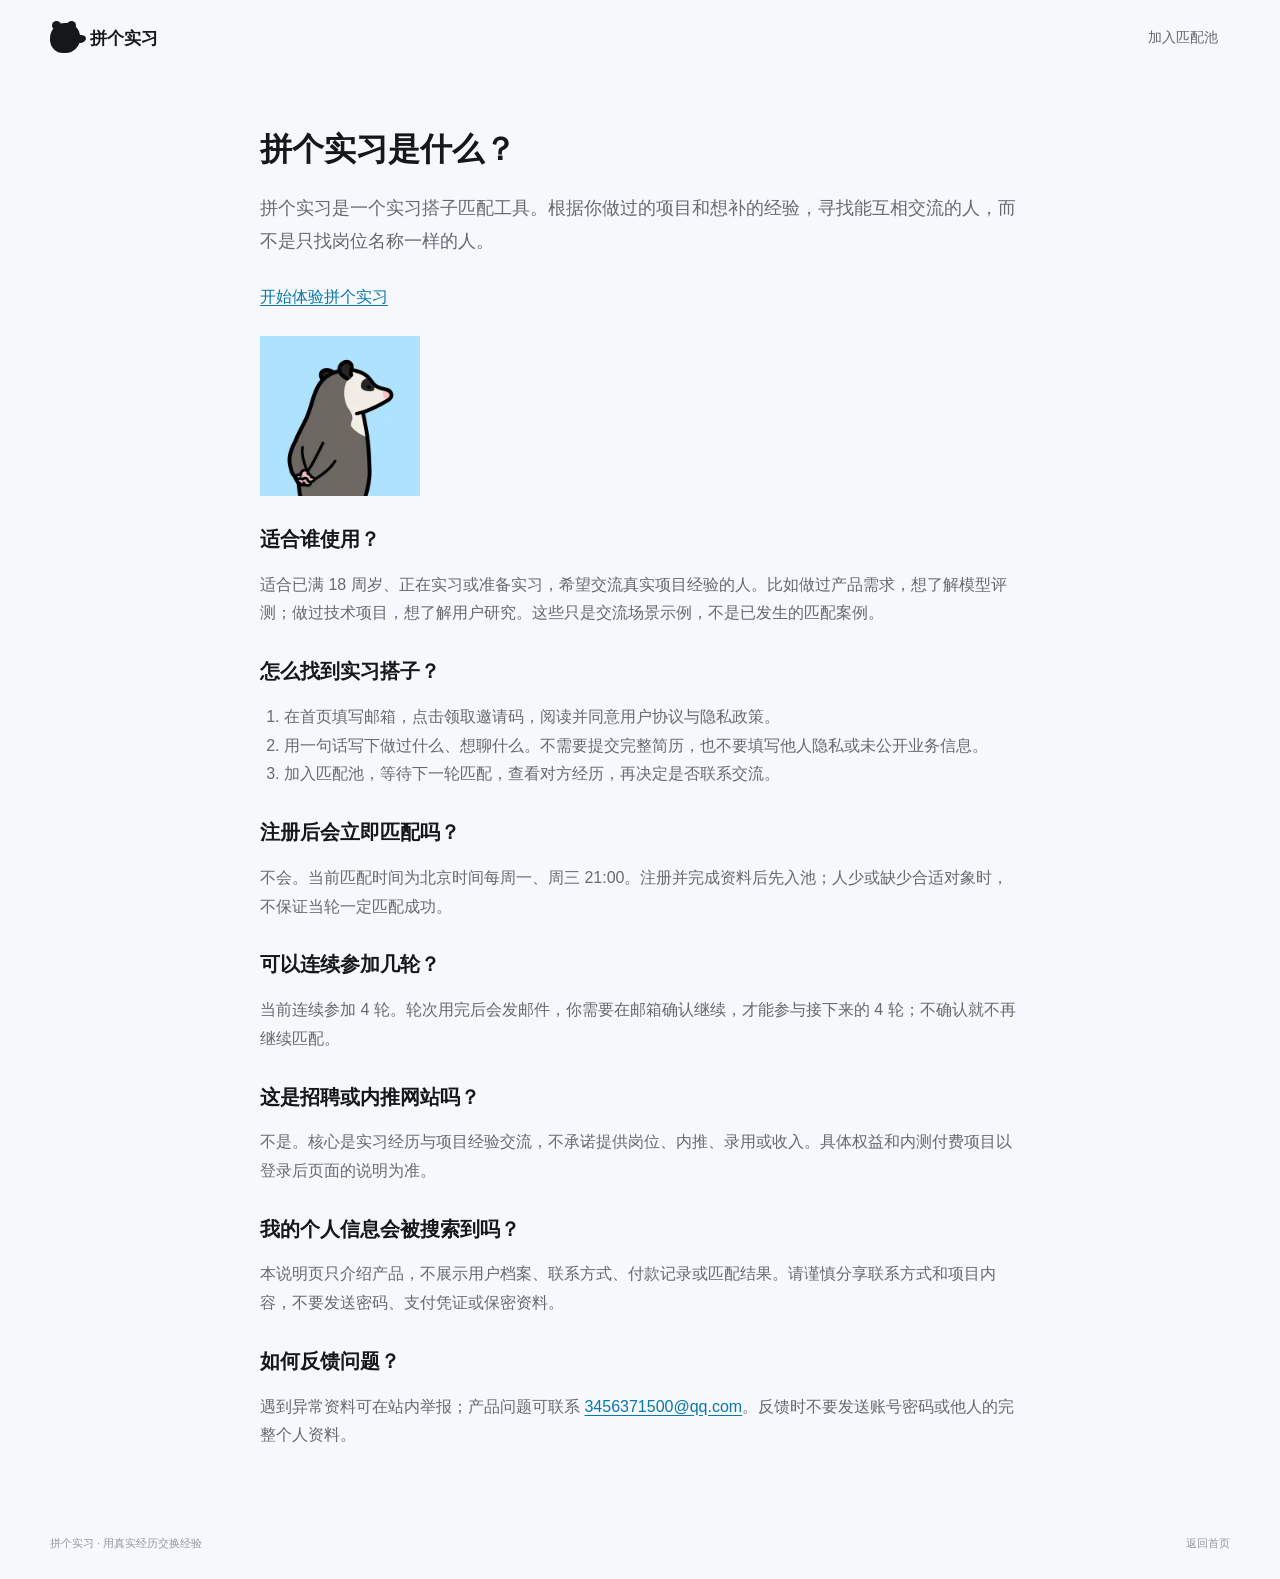
==== about.html @ 1b4e4345 "Add public SEO and GEO foundations with privacy boundaries" ====
<!doctype html>
<html lang="zh-CN">
  <head>
    <meta charset="UTF-8" />
    <meta name="viewport" content="width=device-width, initial-scale=1.0" />
    <meta name="theme-color" content="#f6f8fb" />
    <title>拼个实习是什么？实习搭子匹配流程与常见问题</title>
    <meta name="description" content="了解拼个实习适合谁、如何寻找实习搭子、何时匹配，以及参与轮次和隐私注意事项。用真实项目经历交换经验，不保证匹配或录用。" />
    <meta name="robots" content="index,follow,max-image-preview:large" />
    <link rel="canonical" href="https://shixi.seu-link.fit/about" />
    <meta property="og:type" content="website" />
    <meta property="og:locale" content="zh_CN" />
    <meta property="og:site_name" content="拼个实习" />
    <meta property="og:title" content="拼个实习是什么？实习搭子匹配流程与常见问题" />
    <meta property="og:description" content="用真实项目经历，找能互相交换经验的实习搭子。" />
    <meta property="og:url" content="https://shixi.seu-link.fit/about" />
    <meta property="og:image" content="https://shixi.seu-link.fit/assets/pingo-mascot.webp" />
    <link rel="icon" href="/assets/pingo-mascot.webp" />
    <link rel="stylesheet" href="/styles.css?v=20261004.seo1" />
  </head>
  <body>
    <div class="site-shell">
      <header class="topbar">
        <a class="brand guide-link" href="/" aria-label="拼个实习首页">
          <span class="brand-mark" aria-hidden="true"><span></span><span></span></span>
          <span>拼个实习</span>
        </a>
        <a class="text-button guide-link" href="/">加入匹配池</a>
      </header>
      <main class="product-guide" itemscope itemtype="https://schema.org/WebApplication">
        <h1><span itemprop="name">拼个实习</span>是什么？</h1>
        <p class="guide-summary" itemprop="description">拼个实习是一个实习搭子匹配工具。根据你做过的项目和想补的经验，寻找能互相交流的人，而不是只找岗位名称一样的人。</p>
        <a class="guide-entry" itemprop="url" href="https://shixi.seu-link.fit/">开始体验拼个实习</a>
        <img class="guide-mascot" itemprop="image" src="/assets/pingo-mascot.webp" alt="拼个实习吉祥物" width="160" height="160" />
        <section>
          <h2>适合谁使用？</h2>
          <p>适合已满 18 周岁、正在实习或准备实习，希望交流真实项目经验的人。比如做过产品需求，想了解模型评测；做过技术项目，想了解用户研究。这些只是交流场景示例，不是已发生的匹配案例。</p>
        </section>
        <section>
          <h2>怎么找到实习搭子？</h2>
          <ol>
            <li>在首页填写邮箱，点击领取邀请码，阅读并同意用户协议与隐私政策。</li>
            <li>用一句话写下做过什么、想聊什么。不需要提交完整简历，也不要填写他人隐私或未公开业务信息。</li>
            <li>加入匹配池，等待下一轮匹配，查看对方经历，再决定是否联系交流。</li>
          </ol>
        </section>
        <section>
          <h2>注册后会立即匹配吗？</h2>
          <p>不会。当前匹配时间为北京时间每周一、周三 21:00。注册并完成资料后先入池；人少或缺少合适对象时，不保证当轮一定匹配成功。</p>
          <h2>可以连续参加几轮？</h2>
          <p>当前连续参加 4 轮。轮次用完后会发邮件，你需要在邮箱确认继续，才能参与接下来的 4 轮；不确认就不再继续匹配。</p>
          <h2>这是招聘或内推网站吗？</h2>
          <p>不是。核心是实习经历与项目经验交流，不承诺提供岗位、内推、录用或收入。具体权益和内测付费项目以登录后页面的说明为准。</p>
          <h2>我的个人信息会被搜索到吗？</h2>
          <p>本说明页只介绍产品，不展示用户档案、联系方式、付款记录或匹配结果。请谨慎分享联系方式和项目内容，不要发送密码、支付凭证或保密资料。</p>
          <h2>如何反馈问题？</h2>
          <p>遇到异常资料可在站内举报；产品问题可联系 <a href="mailto:3456371500@qq.com">3456371500@qq.com</a>。反馈时不要发送账号密码或他人的完整个人资料。</p>
        </section>
      </main>
      <footer>
        <span>拼个实习 · 用真实经历交换经验</span>
        <a href="/">返回首页</a>
      </footer>
    </div>
  </body>
</html>
---- styles.css ----
:root {
  --ink: #161719;
  --muted: #656a72;
  --faint: #9298a1;
  --surface: #f6f8fb;
  --white: #ffffff;
  --line: #e4e8ee;
  --blue: #a9dcf7;
  --blue-strong: #1598db;
  --coral: #ff6f70;
  --green: #41a871;
  --shadow: 0 18px 50px rgba(31, 45, 61, 0.1);
  --ease-out: cubic-bezier(0.16, 1, 0.3, 1);
}

* { box-sizing: border-box; }

html { scroll-behavior: smooth; }

body {
  margin: 0;
  min-width: 320px;
  color: var(--ink);
  background: var(--surface);
  font-family: -apple-system, BlinkMacSystemFont, "SF Pro Display", "PingFang SC", "Microsoft YaHei", sans-serif;
  letter-spacing: 0;
  -webkit-font-smoothing: antialiased;
}

button, input { font: inherit; letter-spacing: 0; }
button { color: inherit; }
button, .match-card { -webkit-tap-highlight-color: transparent; }
button:active { transform: scale(0.975); }
button:focus-visible, input:focus-visible { outline: 3px solid rgba(21, 152, 219, 0.28); outline-offset: 3px; }
::selection { color: #08131a; background: var(--blue); }

.is-hidden { display: none !important; }
.site-shell { min-height: 100vh; display: flex; flex-direction: column; position: relative; z-index: 0; }
.guide-link { text-decoration: none; color: var(--ink); }
.product-guide { width: min(760px, calc(100% - 32px)); margin: 32px auto 48px; line-height: 1.8; overflow-wrap: anywhere; }
.product-guide h1 { font-size: 32px; line-height: 1.3; letter-spacing: 0; }
.product-guide h2 { font-size: 20px; line-height: 1.5; margin-top: 28px; letter-spacing: 0; }
.product-guide p, .product-guide li { color: var(--muted); }
.product-guide ol { padding-left: 24px; }
.product-guide a { color: #0877ae; text-underline-offset: 3px; }
.guide-summary { font-size: 18px; }
.guide-entry { display: inline-block; margin: 8px 0; }
.guide-mascot { display: block; object-fit: contain; margin-top: 16px; }
.footer-links { flex-wrap: wrap; }

.topbar {
  width: min(1180px, calc(100% - 48px));
  height: 76px;
  margin: 0 auto;
  display: flex;
  align-items: center;
  justify-content: space-between;
}

.brand, .text-button, .avatar-button, footer button, .close-button, .demo-unlock {
  border: 0;
  background: none;
  cursor: pointer;
}

.brand { display: flex; align-items: center; gap: 10px; padding: 8px 0; font-size: 17px; font-weight: 700; }
.brand-mark { width: 30px; height: 30px; position: relative; display: inline-block; background: var(--ink); border-radius: 50% 45% 48% 44%; }
.brand-mark::after { content: ""; position: absolute; width: 12px; height: 8px; right: -6px; top: 12px; border-radius: 60% 100% 100% 60%; background: var(--ink); transform: rotate(-8deg); }
.brand-mark span:first-child, .brand-mark span:last-child { position: absolute; width: 9px; height: 9px; border-radius: 50%; background: var(--ink); top: -2px; }
.brand-mark span:first-child { left: 2px; }
.brand-mark span:last-child { right: 4px; }
.top-actions { display: flex; align-items: center; gap: 12px; }
.text-button { padding: 9px 12px; color: var(--muted); font-size: 14px; }
.text-button:hover { color: var(--ink); }
.avatar-button { width: 34px; height: 34px; border-radius: 50%; background: var(--ink); color: white; font-weight: 700; }

main { flex: 1; }
.login-view { width: min(1180px, calc(100% - 48px)); min-height: calc(100vh - 144px); margin: 0 auto; display: grid; grid-template-columns: 0.92fr 1.08fr; align-items: center; gap: 64px; padding: 40px 0 86px; }
.login-copy { padding-left: clamp(0px, 3vw, 42px); }
.login-copy h1 { max-width: 620px; margin: 0; font-size: clamp(48px, 6.3vw, 84px); line-height: 0.99; letter-spacing: -0.04em; font-weight: 750; }
.login-copy > p { max-width: 460px; margin: 28px 0 0; color: var(--muted); font-size: 18px; line-height: 1.7; }
.pool-rally {
  max-width: 460px;
  margin: 22px 0 0;
  padding: 14px 16px;
  border-radius: 14px;
  background: #e7f5fd;
  color: #0b6ea8;
  font-size: 16px;
  line-height: 1.5;
  font-weight: 650;
}
.pool-rally strong { color: var(--ink); font-size: 22px; letter-spacing: -0.04em; }
.pool-countdown { max-width: 460px; margin: 18px 0 0; color: var(--ink); font-size: 15px; font-weight: 700; letter-spacing: -0.02em; }
.match-logic {
  max-width: 460px;
  margin: 22px 0 0;
  padding: 0;
  list-style: none;
  counter-reset: logic;
}
.match-logic li {
  position: relative;
  margin: 0;
  padding: 11px 0 11px 36px;
  border-top: 1px solid var(--line);
  color: var(--muted);
  font-size: 15px;
  line-height: 1.5;
  counter-increment: logic;
}
.match-logic li:first-child { border-top: 0; padding-top: 0; }
.match-logic li::before {
  content: counter(logic);
  position: absolute;
  left: 0;
  top: 11px;
  width: 22px;
  height: 22px;
  display: grid;
  place-items: center;
  border-radius: 50%;
  background: var(--ink);
  color: white;
  font-size: 11px;
  font-weight: 700;
}
.match-logic li:first-child::before { top: 0; }
.match-logic strong { color: var(--ink); font-weight: 700; margin-right: 6px; }

.login-stage { min-height: 620px; position: relative; display: flex; align-items: flex-end; justify-content: center; overflow: hidden; border-radius: 28px; background: var(--blue); }
.mascot-wrap { position: absolute; inset: 0; }
.mascot-wrap img { width: 100%; height: 100%; object-fit: cover; image-rendering: auto; }
.mascot-wrap::after { content: ""; position: absolute; inset: 42% 0 0; background: linear-gradient(to bottom, rgba(169, 220, 247, 0), rgba(169, 220, 247, 0.88) 64%, var(--blue)); }
.float-note { position: absolute; z-index: 2; padding: 9px 13px; background: rgba(255,255,255,.92); border-radius: 10px; box-shadow: 0 10px 28px rgba(35,58,75,.12); font-size: 12px; font-weight: 650; }
.note-one { top: 10%; left: 7%; transform: rotate(-3deg); }
.note-two { top: 24%; right: 6%; transform: rotate(3deg); }
.login-panel { width: min(420px, calc(100% - 40px)); position: relative; z-index: 3; margin-bottom: 22px; padding: 28px; border-radius: 16px; background: var(--white); box-shadow: 0 24px 70px rgba(44,63,76,.18); }
.login-heading { margin-bottom: 22px; }
.login-heading h2 { margin: 0 0 6px; font-size: 25px; line-height: 1.2; letter-spacing: -0.025em; }
.login-heading p, .privacy-note { margin: 0; color: var(--muted); font-size: 13px; }
.login-panel label { display: block; margin: 15px 0 7px; color: #444951; font-size: 13px; font-weight: 600; }
.login-panel label span { color: var(--faint); font-weight: 400; }
.input-wrap { position: relative; }
.input-wrap input { padding-right: 38px; }
.input-status { position: absolute; right: 15px; top: 50%; width: 8px; height: 8px; border-radius: 50%; transform: translateY(-50%); }
input { width: 100%; height: 48px; border: 1px solid #d9dee5; border-radius: 10px; background: rgba(255,255,255,.8); padding: 0 14px; color: var(--ink); transition: border-color 180ms ease, box-shadow 180ms ease; }
input::placeholder { color: #9ba1aa; }
input:focus { border-color: var(--blue-strong); box-shadow: 0 0 0 4px rgba(21, 152, 219, .08); outline: 0; }
.form-error { min-height: 20px; margin: 6px 0 2px; color: #d93d45; font-size: 12px; }
.primary-button { min-height: 49px; width: 100%; padding: 0 16px; border: 0; border-radius: 10px; display: flex; align-items: center; justify-content: space-between; cursor: pointer; background: var(--ink); color: var(--white); font-weight: 650; transition: transform 110ms ease, background 180ms ease; }
.primary-button:hover { background: #2b2d30; }
.arrow { font-size: 20px; font-weight: 400; }
.privacy-note { margin-top: 13px; text-align: center; font-size: 11px; }
.primary-button:disabled { opacity: .55; cursor: default; transform: none; }
.chip-label { margin: 18px 0 10px; color: #444951; font-size: 13px; font-weight: 600; }
.chip-label span { color: var(--faint); font-weight: 400; }
.quota-bar {
  margin: 0 0 18px;
  padding: 12px 16px;
  display: flex;
  flex-wrap: wrap;
  gap: 10px 18px;
  align-items: center;
  border-radius: 12px;
  background: white;
  box-shadow: 0 10px 28px rgba(39, 53, 69, .05);
  color: var(--muted);
  font-size: 13px;
}
.quota-bar strong { color: var(--ink); }
.quota-bar button { margin-left: auto; }
.pinpin-entry { font-weight: 650; color: var(--blue-strong); }
.hint-row { display: flex; gap: 8px; flex-wrap: wrap; margin: 10px 0 0; }
.hint-chip { padding: 4px 8px; border-radius: 999px; background: #eef7fc; color: #26739c; font-size: 11px; font-weight: 650; }
.boost-badge { margin-left: 6px; padding: 2px 7px; border-radius: 999px; background: #fff1e8; color: #c45a12; font-size: 10px; font-weight: 750; }
.match-deck.has-five { grid-template-columns: 1.35fr 1fr 1fr; }
.match-deck.has-five .match-card.is-active { grid-row: span 2; }
.pro-filters { display: grid; grid-template-columns: repeat(3, minmax(0, 1fr)); gap: 10px; margin: 0 0 14px; }
.pro-filters label { display: grid; gap: 6px; color: #5f6570; font-size: 11px; font-weight: 650; }
.pro-filters select { height: 40px; border: 1px solid #dfe4e9; border-radius: 10px; background: white; padding: 0 10px; color: var(--ink); }
.pro-filters.is-locked { position: relative; }
.pro-filters.is-locked::after {
  content: "拼拼卡可组合筛选城市、年级、专业";
  position: absolute;
  inset: 0;
  display: grid;
  place-items: center;
  border-radius: 12px;
  background: rgba(246, 248, 251, .72);
  color: #3e667c;
  font-size: 12px;
  font-weight: 650;
  cursor: pointer;
}
.same-city-row { display: flex; align-items: center; gap: 8px; margin: 16px 0 8px; color: #444951; font-size: 13px; font-weight: 600; }
.same-city-row input { width: 16px; height: 16px; }
.remember-row { display: flex; align-items: center; gap: 8px; margin: 14px 0 4px; color: #444951; font-size: 13px; font-weight: 600; }
.remember-row input { width: 16px; height: 16px; }
.pinpin-table { width: 100%; margin: 16px 0; border-collapse: collapse; font-size: 13px; }
.pinpin-table th, .pinpin-table td { padding: 10px 8px; border-bottom: 1px solid var(--line); text-align: left; }
.pinpin-table th { color: var(--faint); font-size: 11px; font-weight: 650; }
.pinpin-note { font-size: 12px !important; }
.manual-payment { margin-top: 18px; padding-top: 18px; border-top: 1px solid var(--line); text-align: center; }
.manual-payment-amount { margin-bottom: 10px; color: var(--ink); font-size: 28px; font-weight: 750; }
.payment-qr { display: block; width: 180px; height: 180px; margin: 0 auto 12px; object-fit: contain; border: 1px solid var(--line); border-radius: 8px; background: white; }
.payment-order-code { margin: 12px 0; color: var(--muted); font-size: 12px; }
.payment-order-code strong { color: var(--ink); }
.payment-nickname-label { display: block; margin: 14px 0 7px; text-align: left; color: #444951; font-size: 12px; font-weight: 650; }
.manual-payment input { width: 100%; height: 44px; box-sizing: border-box; border: 1px solid var(--line); border-radius: 8px; padding: 0 12px; color: var(--ink); font: inherit; }
.manual-payment .primary-button { width: 100%; margin-top: 10px; }
.free-explore-button { width: 100%; margin: 2px 0 6px; color: var(--blue-strong); }
.review-view { width: min(840px, calc(100% - 48px)); margin: 0 auto; padding: 72px 0 96px; }
.review-heading { display: flex; align-items: start; justify-content: space-between; gap: 24px; margin-bottom: 28px; }
.review-heading h1 { margin: 3px 0 8px; font-size: 34px; }
.review-heading p { max-width: 520px; margin: 0; color: var(--muted); line-height: 1.6; }
.review-eyebrow { color: var(--blue-strong) !important; font-size: 12px; font-weight: 700; }
.review-panel { padding: 20px; border-radius: 8px; background: white; box-shadow: 0 12px 30px rgba(39, 53, 69, .06); }
.review-toolbar { display: flex; align-items: center; justify-content: space-between; padding-bottom: 12px; border-bottom: 1px solid var(--line); color: var(--muted); font-size: 13px; }
.review-order { display: grid; grid-template-columns: minmax(0, 1fr) auto; gap: 8px 20px; padding: 18px 0; border-bottom: 1px solid var(--line); }
.review-order strong { display: block; margin-bottom: 4px; }
.review-order > div:first-child span, .review-order-meta { color: var(--muted); font-size: 12px; }
.review-order-meta { display: grid; gap: 3px; }
.review-approve { width: 148px; min-height: 42px; grid-row: 1 / span 2; align-self: center; font-size: 12px; }
.review-empty { margin: 26px 0 6px; color: var(--muted); text-align: center; }
.import-view { max-width: 940px; }
.import-panel, .import-history { margin-bottom: 16px; }
.import-grid { display: grid; grid-template-columns: 1fr 180px; gap: 14px; }
.import-panel label, .import-preview label { display: grid; gap: 7px; margin: 14px 0; color: #444951; font-size: 13px; font-weight: 650; }
.import-panel input, .import-panel select { height: 42px; border: 1px solid var(--line); border-radius: 8px; padding: 0 11px; background: white; color: var(--ink); }
.import-text { width: 100%; min-height: 190px; padding: 12px; border: 1px solid var(--line); border-radius: 8px; background: #f6f8fa; color: var(--ink); font: 13px/1.6 ui-monospace, SFMono-Regular, Menlo, monospace; resize: vertical; }
.import-preview .import-text { min-height: 260px; }
.import-batch { display: grid; gap: 4px; padding: 14px 0; border-bottom: 1px solid var(--line); }
.import-batch span, .import-batch small { color: var(--muted); font-size: 12px; }
@media (max-width: 620px) { .import-grid { grid-template-columns: 1fr; } }
@media (max-width: 620px) { .review-view { width: min(100% - 28px, 840px); padding-top: 36px; } .review-heading { display: block; } .review-heading > .text-button { display: inline-block; margin-top: 12px; } .review-order { grid-template-columns: 1fr; } .review-approve { width: 100%; grid-row: auto; } }
.lock-copy .text-button { margin-top: 10px; color: var(--blue-strong); }
.profile-view { width: min(760px, calc(100% - 48px)); margin: 0 auto; padding: 36px 0 90px; }
.profile-intro h1 { margin: 0 0 9px; font-size: clamp(40px, 5vw, 64px); line-height: 1; letter-spacing: -0.04em; }
.profile-intro p { margin: 0 0 28px; color: var(--muted); font-size: 15px; }
.profile-card { padding: 28px; border-radius: 16px; background: white; box-shadow: 0 16px 42px rgba(39, 53, 69, .08); }
.profile-grid { display: grid; grid-template-columns: 1fr 1fr; gap: 0 16px; }
.profile-card label { display: block; margin: 15px 0 7px; color: #444951; font-size: 13px; font-weight: 600; }
.profile-tags { margin: 0 0 8px; flex-wrap: wrap; }
.profile-card .primary-button { margin-top: 8px; }
.profile-guide { margin: 18px 0 0; color: var(--muted); font-size: 12px; }
.intro-draft { width: 100%; min-height: 120px; resize: vertical; margin: 0 0 8px; padding: 14px; border: 1px solid var(--line); border-radius: 10px; color: var(--ink); background: #f6f8fa; font: 14px/1.65 inherit; }
.parse-intro-button { margin: 0 0 12px; padding: 0; color: var(--blue-strong); font-size: 13px; }
.intro-draft-compact { min-height: 72px; padding: 10px 12px; line-height: 1.45; resize: none; }
.invite-claim { display: block; margin: 7px 0 2px; padding: 0; border: 0; border-bottom: 1px solid currentColor; background: transparent; color: var(--blue-strong); cursor: pointer; font: 13px/1.4 inherit; }
.invite-claim:hover { color: var(--ink); }
.invite-claim.is-claimed { color: var(--muted); border-bottom-color: transparent; cursor: default; }

.results-view { width: min(1180px, calc(100% - 48px)); margin: 0 auto; padding: 54px 0 90px; }
.results-intro { display: flex; align-items: end; justify-content: space-between; margin-bottom: 28px; }
.results-intro h1 { margin: 0 0 9px; font-size: clamp(40px, 5vw, 64px); line-height: 1; letter-spacing: -0.04em; }
.results-intro p { margin: 0; color: var(--muted); font-size: 15px; }
.sample-label { padding: 7px 10px; border-radius: 999px; background: #e9edf2; color: #6b717a; font-size: 11px; }
.view-tabs { width: fit-content; margin: 0 0 22px; padding: 4px; display: flex; gap: 2px; border-radius: 10px; background: #e9edf2; }
.view-tab { min-width: 104px; height: 38px; padding: 0 16px; border: 0; border-radius: 7px; background: transparent; color: var(--muted); cursor: pointer; font-size: 13px; font-weight: 650; }
.view-tab.is-selected { background: white; color: var(--ink); box-shadow: 0 3px 12px rgba(39,53,69,.08); }
.unlock-progress { margin-bottom: 14px; padding: 14px 18px; display: grid; grid-template-columns: auto 1fr auto 1fr auto; align-items: center; border-radius: 12px; background: white; }
.progress-step { display: flex; align-items: center; gap: 10px; color: var(--faint); }
.progress-step > span { width: 28px; height: 28px; flex: 0 0 28px; display: grid; place-items: center; border-radius: 50%; background: #e9edf2; font-size: 11px; font-weight: 750; }
.progress-step p { margin: 0; }
.progress-step strong, .progress-step small { display: block; white-space: nowrap; }
.progress-step strong { color: #666c75; font-size: 12px; }
.progress-step small { margin-top: 2px; color: var(--faint); font-size: 10px; }
.progress-step.is-done > span { background: var(--ink); color: white; }
.progress-step.is-done strong { color: var(--ink); }
.progress-line { height: 1px; margin: 0 16px; background: #dfe4ea; }
.progress-line.is-done { background: var(--blue-strong); }
.match-deck { display: grid; grid-template-columns: 1.45fr .775fr .775fr; gap: 14px; }
.match-card { min-height: 530px; padding: 28px; border-radius: 16px; background: var(--white); box-shadow: 0 16px 42px rgba(39, 53, 69, .08); overflow: hidden; position: relative; }
.match-carousel-indicator { display: none; }
.match-card.pool-wait {
  min-height: 0;
  grid-column: 1 / -1;
  background: linear-gradient(180deg, #eef8fd 0%, #fff 42%);
}
.pool-kicker { margin: 0 0 10px; color: #0b6ea8; font-size: 13px; font-weight: 750; letter-spacing: 0.04em; }
.match-card.pool-wait h2 { margin: 0 0 12px; max-width: 16ch; font-size: clamp(28px, 4vw, 42px); line-height: 1.1; letter-spacing: -0.04em; }
.match-card.pool-wait > p { margin: 0; max-width: 42ch; color: var(--muted); font-size: 16px; line-height: 1.65; }
.pool-meter {
  margin-top: 28px;
  padding: 16px 18px;
  border-radius: 14px;
  background: white;
  box-shadow: 0 10px 28px rgba(39, 53, 69, .06);
  color: var(--ink);
  font-size: 15px;
}
.pool-meter strong { font-size: 28px; letter-spacing: -0.04em; }
.match-card.pool-wait .early-match-button {
  display: block;
  margin: 16px 0 0;
  padding-left: 0;
  color: #0b6ea8;
  font-weight: 700;
}
.bottom-sheet .early-dismiss {
  display: block;
  width: 100%;
  margin-top: 8px;
  text-align: center;
}
.match-topline { display: flex; justify-content: space-between; align-items: center; margin-bottom: 30px; }
.match-number { color: var(--muted); font-size: 13px; }
.match-score { color: var(--green); font-size: 12px; }
.match-score strong { font-size: 19px; }
.person-row { display: flex; align-items: center; gap: 15px; }
.person-avatar { width: 58px; height: 58px; display: grid; place-items: center; border-radius: 18px; color: #152631; font-size: 22px; font-weight: 750; }
.avatar-lin { background: var(--blue); }
.person-row h2 { margin: 0 0 5px; font-size: 26px; letter-spacing: -0.02em; }
.person-row p { margin: 0; color: var(--muted); font-size: 13px; }
.match-reason { margin: 28px 0 20px; padding: 20px 0; border-top: 1px solid var(--line); border-bottom: 1px solid var(--line); }
.match-reason p { margin: 0; font-size: 17px; line-height: 1.65; }
.match-reason strong { color: #0786c8; }
.tag-row { display: flex; gap: 7px; flex-wrap: wrap; }
.tag-row span { padding: 7px 10px; border-radius: 7px; background: #eef7fc; color: #26739c; font-size: 12px; }
.exchange-grid { display: grid; grid-template-columns: 1fr 1fr; gap: 12px; margin: 22px 0; }
.exchange-grid div { padding: 14px; border-radius: 10px; background: #f5f7f9; }
.exchange-grid span { color: var(--faint); font-size: 11px; }
.exchange-grid p { margin: 7px 0 0; font-size: 13px; line-height: 1.55; }
.contact-button { margin-top: auto; }

.is-locked { padding: 0; background: #eef1f5; box-shadow: none; }
.locked-preview { height: 52%; padding: 24px; text-align: center; filter: blur(4px); opacity: .42; user-select: none; }
.locked-preview > span { float: right; font-size: 13px; color: var(--green); }
.blur-avatar { clear: both; width: 70px; height: 70px; margin: 46px auto 17px; display: grid; place-items: center; border-radius: 22px; font-size: 23px; font-weight: 750; }
.preview-chen .blur-avatar { background: #ffd5bf; }
.preview-zhou .blur-avatar { background: #c9d6ff; }
.locked-preview h2 { margin: 0 0 7px; font-size: 23px; }
.locked-preview p { margin: 0; color: var(--muted); font-size: 13px; }
.lock-copy { position: absolute; inset: 42% 0 0; padding: 40px 22px 22px; text-align: center; background: rgba(255,255,255,.92); backdrop-filter: blur(14px); }
.lock-icon { width: 32px; height: 28px; margin: 0 auto 18px; position: relative; border-radius: 8px; background: var(--ink); }
.lock-icon::before { content: ""; position: absolute; width: 15px; height: 13px; left: 6px; top: -10px; border: 3px solid var(--ink); border-bottom: 0; border-radius: 10px 10px 0 0; }
.lock-copy h3 { margin: 0 0 8px; font-size: 17px; }
.lock-copy p { margin: 0; color: var(--muted); font-size: 12px; line-height: 1.5; }

.invite-strip { margin-top: 16px; min-height: 180px; display: grid; grid-template-columns: 140px 1fr auto; align-items: center; gap: 28px; overflow: hidden; border-radius: 16px; background: var(--blue); padding: 0 28px 0 0; }
.invite-visual { align-self: stretch; overflow: hidden; }
.invite-visual img { width: 100%; height: 100%; object-fit: cover; object-position: 42% 34%; }
.invite-copy h2 { margin: 0 0 8px; font-size: 25px; letter-spacing: -0.02em; }
.invite-copy p { margin: 0; color: #3e667c; font-size: 14px; }
.invite-action { width: 250px; }
.code-box { display: flex; justify-content: space-between; align-items: center; margin-bottom: 9px; padding: 9px 12px; border-radius: 9px; background: rgba(255,255,255,.58); }
.code-box span { color: #486b7e; font-size: 10px; }
.code-box strong { font-size: 13px; }
.demo-unlock { display: block; width: 100%; margin-top: 8px; padding: 4px; color: #3a6176; font-size: 11px; text-decoration: underline; text-underline-offset: 3px; }

.explore-panel { min-height: 620px; }
.explore-head { display: flex; align-items: end; justify-content: space-between; gap: 32px; margin-bottom: 18px; }
.explore-head h2 { margin: 0 0 7px; font-size: 27px; letter-spacing: -0.025em; }
.explore-head p { margin: 0; color: var(--muted); font-size: 12px; }
.member-search { width: min(360px, 100%); position: relative; }
.member-search input { height: 44px; padding-left: 40px; background: white; }
.search-icon { position: absolute; z-index: 1; left: 15px; top: 13px; width: 14px; height: 14px; border: 1.8px solid #737983; border-radius: 50%; }
.search-icon::after { content: ""; position: absolute; width: 6px; height: 1.8px; right: -5px; bottom: -2px; border-radius: 2px; background: #737983; transform: rotate(45deg); }
.filter-row { display: flex; gap: 7px; margin: 0 0 14px; overflow-x: auto; scrollbar-width: none; }
.filter-row::-webkit-scrollbar { display: none; }
.filter-chip { height: 34px; flex: 0 0 auto; padding: 0 13px; border: 1px solid #dfe4e9; border-radius: 999px; background: transparent; color: #5f6570; cursor: pointer; font-size: 12px; }
.filter-chip.is-active { border-color: var(--ink); background: var(--ink); color: white; }
.member-table { overflow: hidden; border-radius: 14px; background: white; box-shadow: 0 16px 42px rgba(39,53,69,.06); }
.member-table-head, .member-row { display: grid; grid-template-columns: minmax(220px, .85fr) minmax(270px, 1.1fr) minmax(250px, .8fr); align-items: center; gap: 24px; }
.member-table-head { min-height: 42px; padding: 0 22px; border-bottom: 1px solid var(--line); color: var(--faint); font-size: 10px; }
.member-row { width: 100%; min-height: 88px; padding: 14px 22px; border: 0; border-bottom: 1px solid #edf0f3; background: white; text-align: left; cursor: pointer; transition: background 160ms ease; }
.member-row:last-of-type { border-bottom: 0; }
.member-row:hover { background: #f7f9fb; }
.member-person { display: flex; align-items: center; gap: 12px; min-width: 0; }
.member-avatar { width: 42px; height: 42px; flex: 0 0 42px; display: grid; place-items: center; border-radius: 13px; color: #26323a; font-size: 14px; font-style: normal; font-weight: 750; }
.member-person strong, .member-person small { display: block; }
.member-person strong { margin-bottom: 4px; font-size: 14px; }
.member-person small { color: var(--muted); font-size: 11px; }
.member-skill { color: #3d424a; font-size: 13px; line-height: 1.55; }
.member-tags { display: flex; gap: 6px; flex-wrap: wrap; }
.member-tags i { padding: 6px 8px; border-radius: 6px; background: #eef7fc; color: #26739c; font-size: 10px; font-style: normal; }
.tone-blue { background: #b8e3f8; }
.tone-coral { background: #ffd5c8; }
.tone-violet { background: #d9d6ff; }
.tone-green { background: #caead8; }
.tone-yellow { background: #f8e7a8; }
.tone-gray { background: #dce1e7; }
.tone-red { background: #ffd0d2; }
.tone-pink { background: #f3d1eb; }
.tone-cyan { background: #bde7e8; }
.tone-orange { background: #ffdaba; }
.empty-members { padding: 80px 20px; color: var(--muted); text-align: center; font-size: 13px; }

footer { width: min(1180px, calc(100% - 48px)); margin: auto auto 0; padding: 22px 0 28px; display: flex; justify-content: space-between; align-items: center; gap: 16px; color: var(--faint); font-size: 11px; }
footer a { color: var(--faint); text-decoration: none; }
footer a:hover { color: var(--ink); }
.footer-links { display: flex; align-items: center; gap: 16px; }
footer button { padding: 0; color: var(--faint); font-size: 11px; }

.sheet-backdrop { position: fixed; inset: 0; z-index: 1000; background: rgba(22, 23, 25, .32); animation: fadeIn 220ms ease-out both; }
.bottom-sheet { width: min(540px, calc(100% - 24px)); max-height: min(720px, calc(100vh - 40px)); position: fixed; z-index: 1001; left: 50%; bottom: 12px; transform: translateX(-50%); overflow: auto; border-radius: 16px; background: var(--white); box-shadow: 0 30px 90px rgba(17,29,38,.22); padding: 34px; animation: sheetIn 420ms var(--ease-out) both; }
.sheet-handle { display: none; }
.close-button { position: absolute; right: 16px; top: 14px; width: 34px; height: 34px; border-radius: 50%; background: #eef1f4; color: #656a72; font-size: 23px; line-height: 1; }
.sheet-content h2, #sheetContent h2 { margin: 8px 40px 12px 0; font-size: 28px; letter-spacing: -0.03em; }
#sheetContent p { color: var(--muted); line-height: 1.7; }
#sheetContent ol { margin: 24px 0; padding: 0; list-style: none; counter-reset: step; }
#sheetContent li { counter-increment: step; display: grid; grid-template-columns: 32px 1fr; gap: 12px; margin: 18px 0; line-height: 1.55; }
#sheetContent li::before { content: counter(step); width: 28px; height: 28px; display: grid; place-items: center; border-radius: 50%; background: var(--blue); font-size: 12px; font-weight: 700; }
.email-draft { width: 100%; min-height: 180px; resize: vertical; margin: 10px 0 14px; padding: 14px; border: 1px solid var(--line); border-radius: 10px; color: var(--ink); background: #f6f8fa; font: 13px/1.7 ui-monospace, SFMono-Regular, Menlo, monospace; }
.toast { position: fixed; z-index: 1100; left: 50%; bottom: 24px; transform: translate(-50%, 18px); opacity: 0; pointer-events: none; padding: 11px 16px; border-radius: 999px; background: rgba(22,23,25,.92); color: white; font-size: 12px; transition: opacity 220ms ease, transform 320ms var(--ease-out); }
.toast.is-visible { opacity: 1; transform: translate(-50%, 0); }

.match-card.is-unlocking { animation: unlock 600ms var(--ease-out) both; }
.match-card.is-unlocking .locked-preview { filter: none; opacity: 1; }
.match-card.is-unlocking .lock-copy { opacity: 0; pointer-events: none; transform: translateY(16px); transition: opacity 240ms ease, transform 320ms var(--ease-out); }
.match-card.is-unlocked { min-height: 380px; background: white; box-shadow: 0 16px 42px rgba(39,53,69,.08); cursor: pointer; }
.match-card.is-unlocked .locked-preview { height: 100%; filter: none; opacity: 1; padding-top: 50px; }
.match-card.is-unlocked .lock-copy { display: none; }
.match-card.is-unlocked::after { content: "查看详情 →"; position: absolute; bottom: 28px; left: 0; right: 0; text-align: center; color: var(--blue-strong); font-size: 12px; font-weight: 700; }

@keyframes fadeIn { from { opacity: 0; } }
@keyframes sheetIn { from { opacity: 0; transform: translate(-50%, 24px) scale(.98); } }
@keyframes unlock { 0% { transform: scale(.98); } 55% { transform: scale(1.015); } 100% { transform: scale(1); } }

@media (max-width: 920px) {
  .login-view { grid-template-columns: 1fr; gap: 38px; padding-top: 44px; }
  .login-copy { padding-left: 0; text-align: center; }
  .login-copy h1 { margin: auto; font-size: clamp(48px, 11vw, 76px); }
  .login-copy > p { margin-left: auto; margin-right: auto; }
  .pool-rally, .match-logic, .pool-countdown { margin-left: auto; margin-right: auto; }
  .match-logic { text-align: left; }
  .login-stage { width: min(640px, 100%); margin: auto; }
  .match-deck.has-five { grid-template-columns: 1fr 1fr; }
  .match-deck.has-five .match-card.is-active { grid-row: auto; grid-column: 1 / -1; }
  .pro-filters { grid-template-columns: 1fr; }
  .match-card.is-active { grid-column: 1 / -1; }
  .invite-strip { grid-template-columns: 110px 1fr; padding-right: 22px; }
  .invite-action { width: auto; grid-column: 2; padding-bottom: 22px; }
  .member-table-head, .member-row { grid-template-columns: minmax(190px, .8fr) minmax(240px, 1.2fr); }
  .member-table-head span:last-child, .member-row .member-tags { display: none; }
}

@media (max-width: 620px) {
  .topbar, .login-view, .results-view, footer { width: calc(100% - 32px); }
  .topbar { height: 64px; }
  .text-button { padding-right: 0; }
  .login-view { min-height: auto; gap: 28px; padding: 20px 0 42px; }
  .login-copy h1 { font-size: 42px; line-height: .96; }
  .login-copy > p { margin-top: 14px; font-size: 14px; line-height: 1.55; }
  .match-logic { margin-top: 16px; }
  .match-logic li { font-size: 13px; padding: 9px 0 9px 32px; }
  .login-stage { min-height: 500px; border-radius: 18px; align-items: flex-end; }
  .mascot-wrap img { height: 63%; object-fit: cover; object-position: center 30%; }
  .mascot-wrap::after { inset: 34% 0 0; }
  .float-note { font-size: 10px; }
  .note-one { top: 5%; }
  .note-two { top: 14%; }
  .login-panel { width: calc(100% - 20px); margin-bottom: 10px; padding: 22px 18px; }
  .results-view { padding-top: 36px; }
  .results-intro { align-items: start; }
  .results-intro h1 { font-size: 42px; }
  .results-intro p { max-width: 260px; line-height: 1.55; }
  .sample-label { margin-top: 5px; white-space: nowrap; }
  .view-tabs { width: 100%; margin-bottom: 16px; }
  .view-tab { flex: 1; }
  .unlock-progress { grid-template-columns: 1fr; gap: 8px; padding: 12px 14px; }
  .progress-step { gap: 9px; }
  .progress-step > span { width: 24px; height: 24px; flex-basis: 24px; }
  .progress-step p { display: flex; align-items: center; gap: 7px; }
  .progress-step strong { font-size: 11px; }
  .progress-step small { margin: 0; }
  .progress-line { width: 1px; height: 8px; margin: -2px 0 -2px 11px; }
  .match-deck { display: flex; gap: 12px; overflow-x: auto; scroll-snap-type: x mandatory; padding: 4px 16px 18px; margin: 0 -16px; scrollbar-width: none; }
  .match-deck::-webkit-scrollbar { display: none; }
  .match-card { flex: 0 0 clamp(250px, calc((100vw - 32px) * .714), 360px); min-height: 550px; scroll-snap-align: start; padding: 22px; }
  .match-card.is-locked { padding: 0; }
  .match-carousel-indicator { display: flex; justify-content: center; align-items: center; gap: 6px; margin: 4px 0 22px; }
  .match-carousel-indicator.is-hidden { display: none; }
  .carousel-dot { width: 7px; height: 7px; padding: 0; border: 0; border-radius: 50%; background: #ccd4db; cursor: pointer; transition: width 180ms ease, background 180ms ease; }
  .carousel-dot.is-active { width: 22px; border-radius: 999px; background: var(--blue-strong); }
  .exchange-grid { grid-template-columns: 1fr; }
  .invite-strip { display: block; padding: 0 18px 20px; }
  .invite-visual { height: 126px; margin: 0 -18px 18px; }
  .invite-visual img { object-position: center 72%; }
  .invite-copy h2 { font-size: 21px; }
  .invite-action { width: 100%; padding: 18px 0 0; }
  .explore-head { display: block; margin-bottom: 14px; }
  .explore-head h2 { font-size: 23px; }
  .member-search { display: block; width: 100%; margin-top: 16px; }
  .filter-row { margin-right: -16px; padding-right: 16px; }
  .member-table { margin: 0 -8px; border-radius: 12px; }
  .member-table-head { display: none; }
  .member-row { min-height: 118px; grid-template-columns: 1fr; gap: 10px; padding: 17px 16px; }
  .member-row .member-tags { display: flex; }
  .member-skill { padding-left: 54px; margin-top: -4px; color: var(--muted); font-size: 12px; }
  .member-tags { padding-left: 54px; }
  .profile-view { width: calc(100% - 32px); padding-top: 20px; }
  .profile-grid { grid-template-columns: 1fr; }
  .profile-card { padding: 22px 18px; }
  footer { gap: 20px; line-height: 1.4; }
  .bottom-sheet { width: 100%; bottom: 0; border-radius: 16px 16px 0 0; padding: 30px 22px; }
  .sheet-handle { display: block; width: 40px; height: 5px; border-radius: 999px; background: #d6dae0; margin: -17px auto 18px; }
}

@media (prefers-reduced-motion: reduce) {
  *, *::before, *::after { scroll-behavior: auto !important; animation-duration: 1ms !important; transition-duration: 1ms !important; }
}

@media (prefers-reduced-transparency: reduce) {
  .login-panel, .float-note, .lock-copy, .bottom-sheet { background: white; }
}
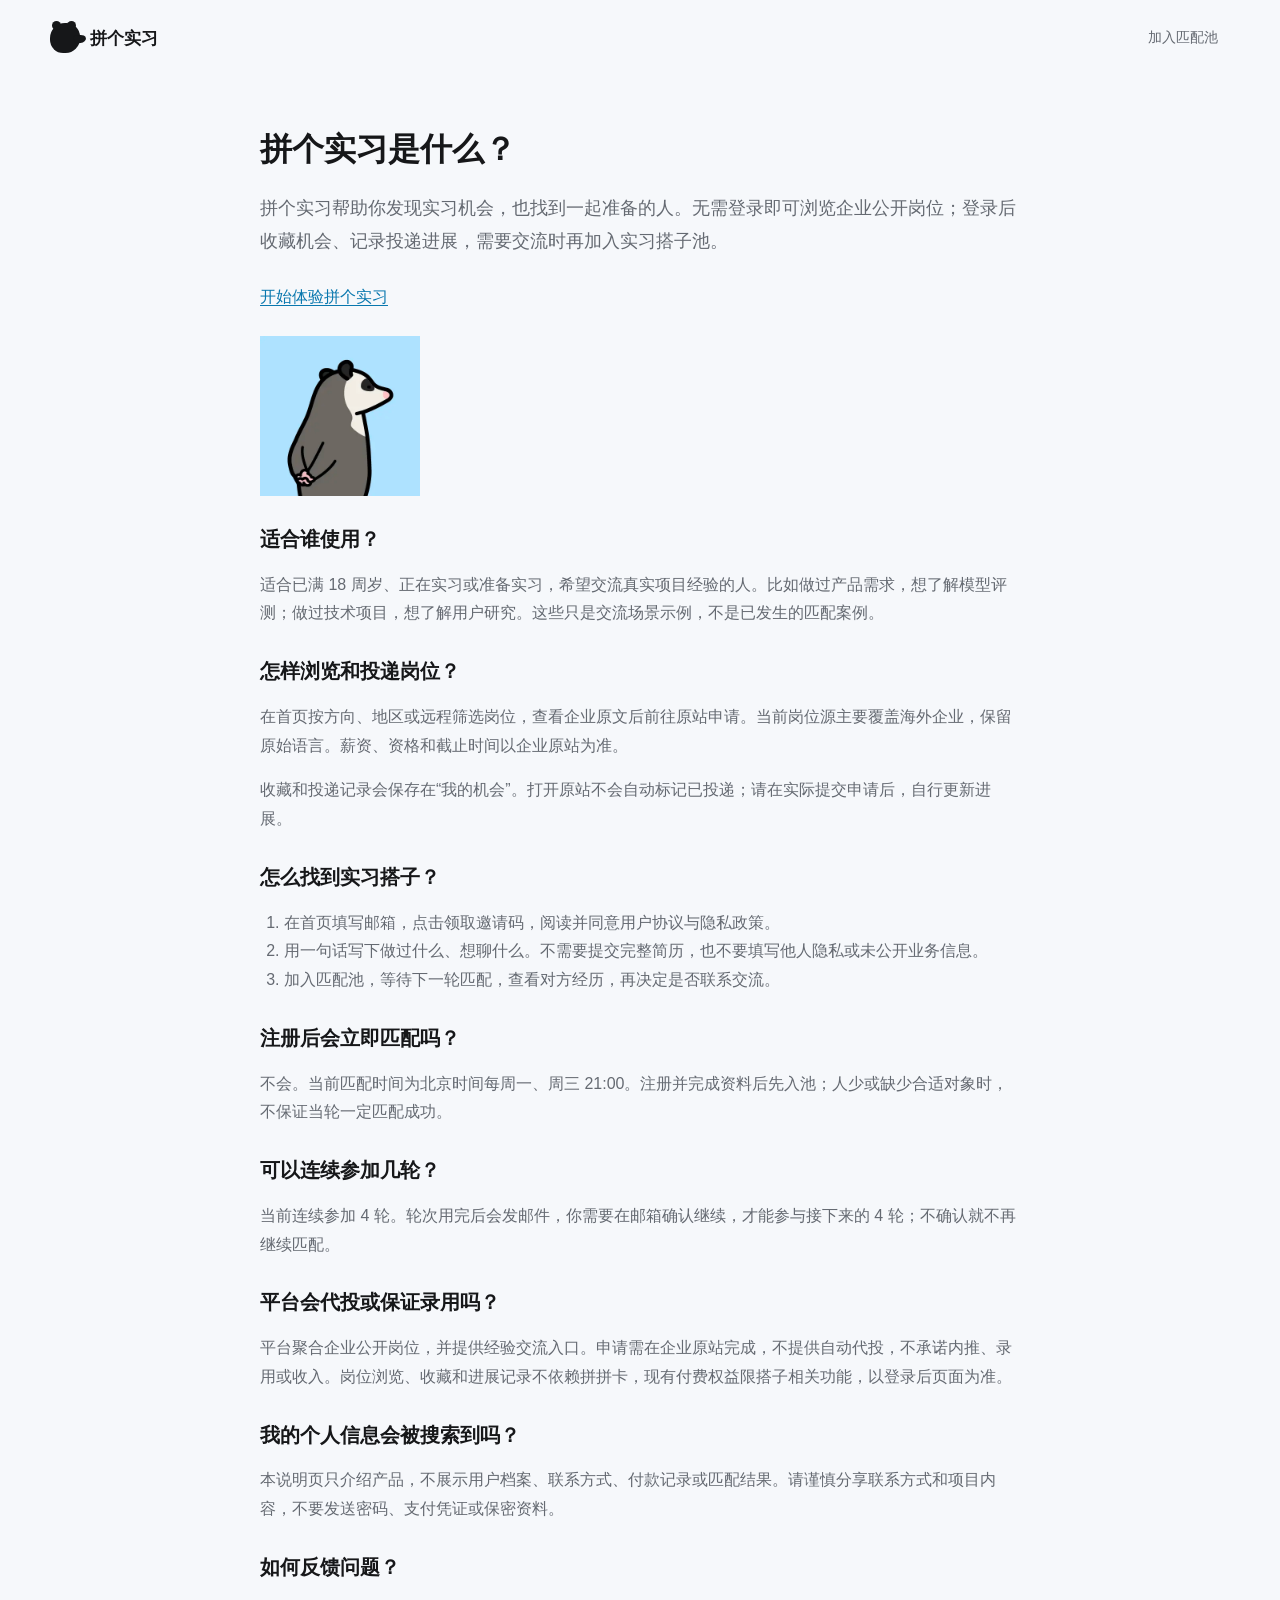
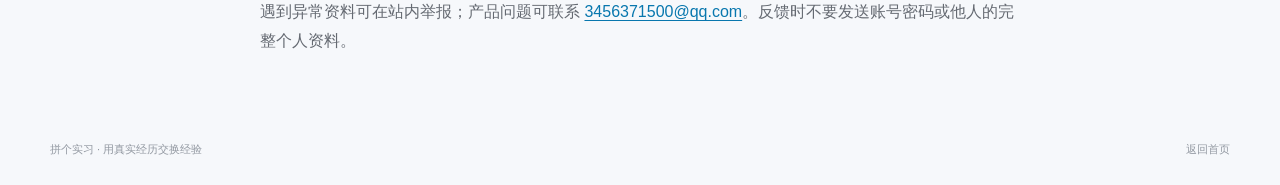
==== commit 011c59a7: "Build internship discovery workspace with tracking and community handoff" ====
--- a/about.html
+++ b/about.html
@@ -29,7 +29,7 @@
       </header>
       <main class="product-guide" itemscope itemtype="https://schema.org/WebApplication">
         <h1><span itemprop="name">拼个实习</span>是什么？</h1>
-        <p class="guide-summary" itemprop="description">拼个实习是一个实习搭子匹配工具。根据你做过的项目和想补的经验，寻找能互相交流的人，而不是只找岗位名称一样的人。</p>
+        <p class="guide-summary" itemprop="description">拼个实习帮助你发现实习机会，也找到一起准备的人。无需登录即可浏览企业公开岗位；登录后收藏机会、记录投递进展，需要交流时再加入实习搭子池。</p>
         <a class="guide-entry" itemprop="url" href="https://shixi.seu-link.fit/">开始体验拼个实习</a>
         <img class="guide-mascot" itemprop="image" src="/assets/pingo-mascot.webp" alt="拼个实习吉祥物" width="160" height="160" />
         <section>
@@ -37,6 +37,9 @@
           <p>适合已满 18 周岁、正在实习或准备实习，希望交流真实项目经验的人。比如做过产品需求，想了解模型评测；做过技术项目，想了解用户研究。这些只是交流场景示例，不是已发生的匹配案例。</p>
         </section>
         <section>
+          <h2>怎样浏览和投递岗位？</h2>
+          <p>在首页按方向、地区或远程筛选岗位，查看企业原文后前往原站申请。当前岗位源主要覆盖海外企业，保留原始语言。薪资、资格和截止时间以企业原站为准。</p>
+          <p>收藏和投递记录会保存在“我的机会”。打开原站不会自动标记已投递；请在实际提交申请后，自行更新进展。</p>
           <h2>怎么找到实习搭子？</h2>
           <ol>
             <li>在首页填写邮箱，点击领取邀请码，阅读并同意用户协议与隐私政策。</li>
@@ -49,8 +52,8 @@
           <p>不会。当前匹配时间为北京时间每周一、周三 21:00。注册并完成资料后先入池；人少或缺少合适对象时，不保证当轮一定匹配成功。</p>
           <h2>可以连续参加几轮？</h2>
           <p>当前连续参加 4 轮。轮次用完后会发邮件，你需要在邮箱确认继续，才能参与接下来的 4 轮；不确认就不再继续匹配。</p>
-          <h2>这是招聘或内推网站吗？</h2>
-          <p>不是。核心是实习经历与项目经验交流，不承诺提供岗位、内推、录用或收入。具体权益和内测付费项目以登录后页面的说明为准。</p>
+          <h2>平台会代投或保证录用吗？</h2>
+          <p>平台聚合企业公开岗位，并提供经验交流入口。申请需在企业原站完成，不提供自动代投，不承诺内推、录用或收入。岗位浏览、收藏和进展记录不依赖拼拼卡，现有付费权益限搭子相关功能，以登录后页面为准。</p>
           <h2>我的个人信息会被搜索到吗？</h2>
           <p>本说明页只介绍产品，不展示用户档案、联系方式、付款记录或匹配结果。请谨慎分享联系方式和项目内容，不要发送密码、支付凭证或保密资料。</p>
           <h2>如何反馈问题？</h2>
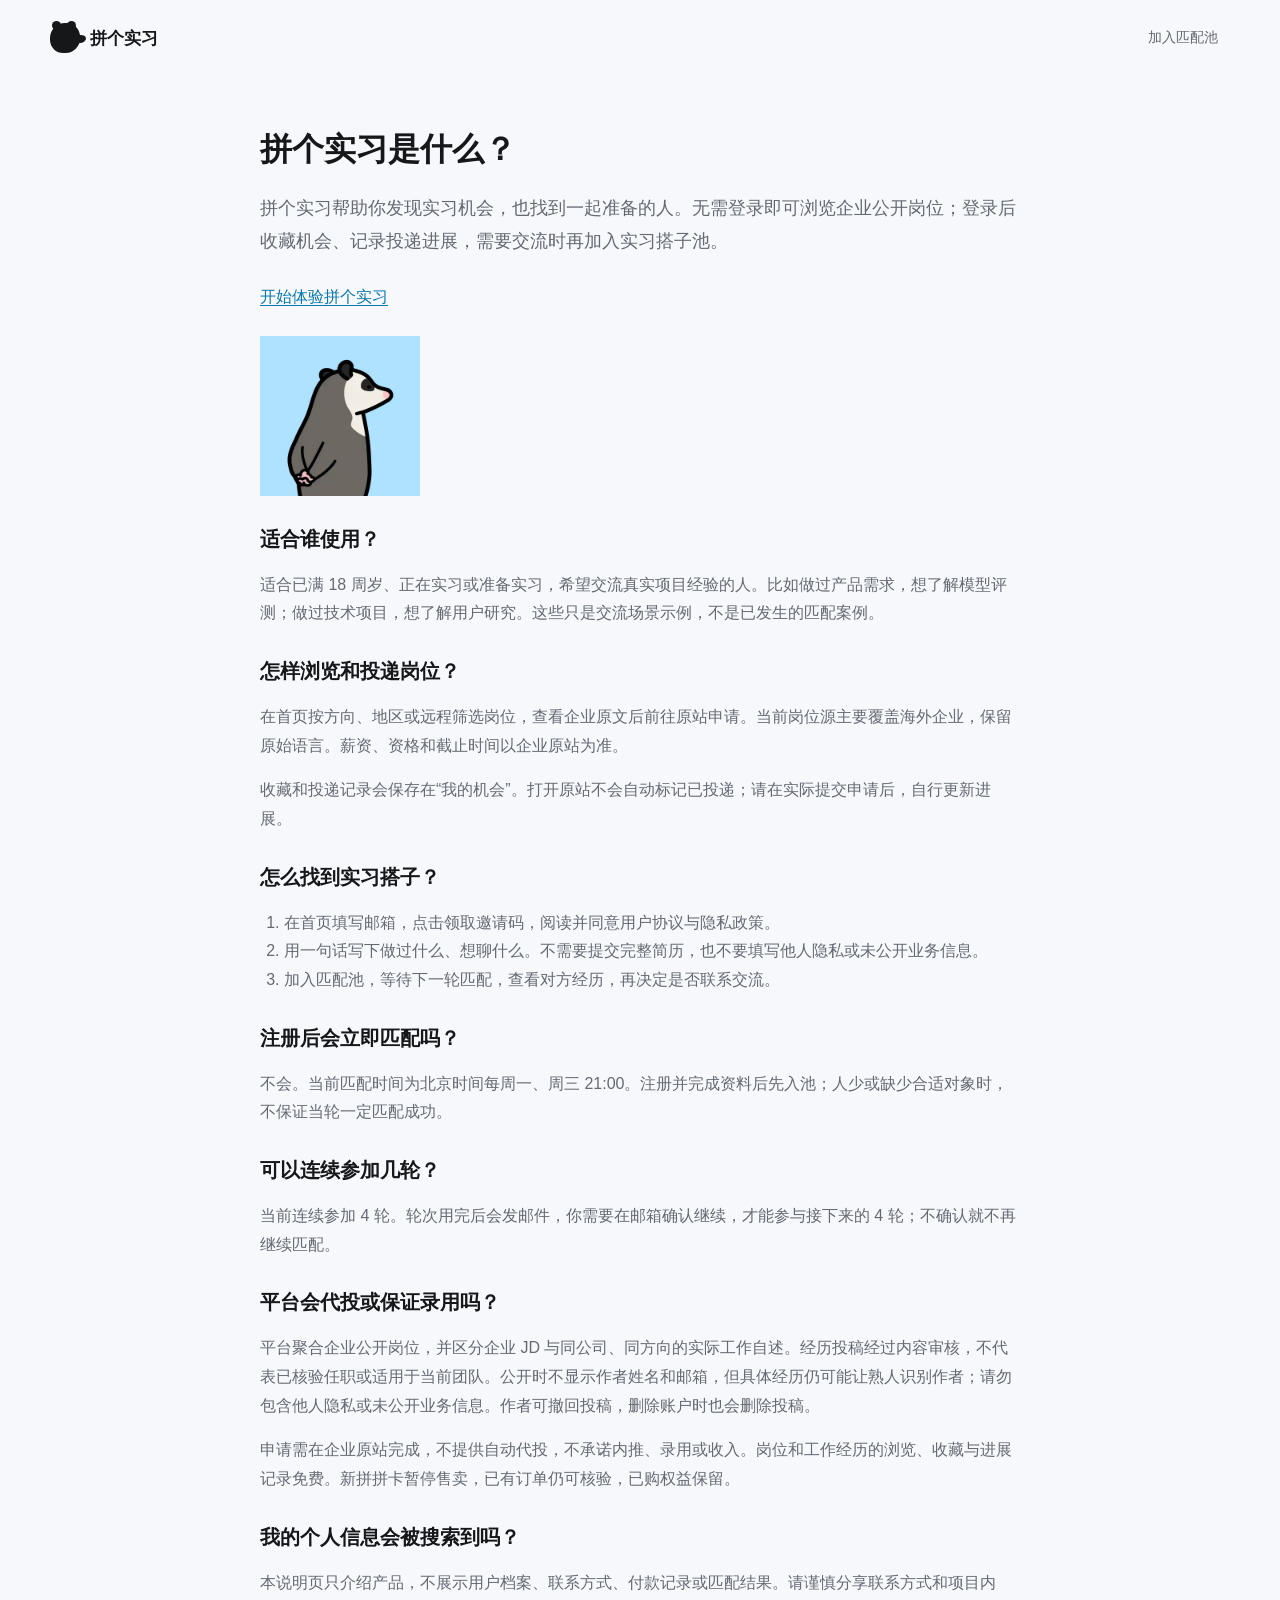
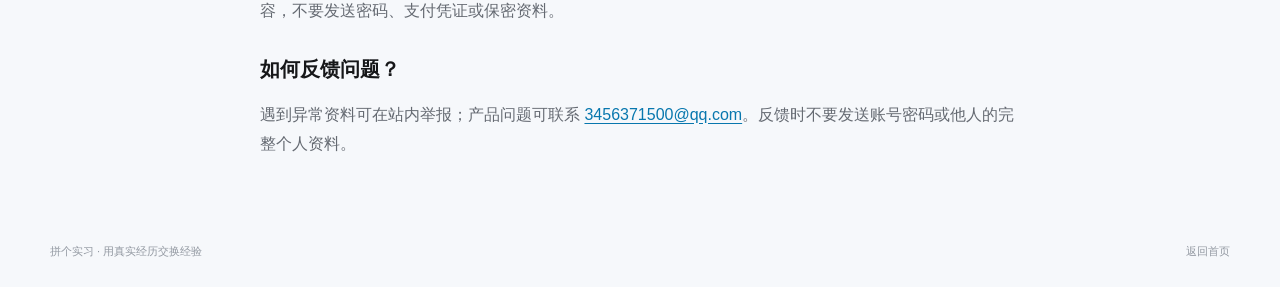
==== commit 57b82ed2: "Focus discovery on first-person work experiences and pause new card sales" ====
--- a/about.html
+++ b/about.html
@@ -53,7 +53,8 @@
           <h2>可以连续参加几轮？</h2>
           <p>当前连续参加 4 轮。轮次用完后会发邮件，你需要在邮箱确认继续，才能参与接下来的 4 轮；不确认就不再继续匹配。</p>
           <h2>平台会代投或保证录用吗？</h2>
-          <p>平台聚合企业公开岗位，并提供经验交流入口。申请需在企业原站完成，不提供自动代投，不承诺内推、录用或收入。岗位浏览、收藏和进展记录不依赖拼拼卡，现有付费权益限搭子相关功能，以登录后页面为准。</p>
+          <p>平台聚合企业公开岗位，并区分企业 JD 与同公司、同方向的实际工作自述。经历投稿经过内容审核，不代表已核验任职或适用于当前团队。公开时不显示作者姓名和邮箱，但具体经历仍可能让熟人识别作者；请勿包含他人隐私或未公开业务信息。作者可撤回投稿，删除账户时也会删除投稿。</p>
+          <p>申请需在企业原站完成，不提供自动代投，不承诺内推、录用或收入。岗位和工作经历的浏览、收藏与进展记录免费。新拼拼卡暂停售卖，已有订单仍可核验，已购权益保留。</p>
           <h2>我的个人信息会被搜索到吗？</h2>
           <p>本说明页只介绍产品，不展示用户档案、联系方式、付款记录或匹配结果。请谨慎分享联系方式和项目内容，不要发送密码、支付凭证或保密资料。</p>
           <h2>如何反馈问题？</h2>
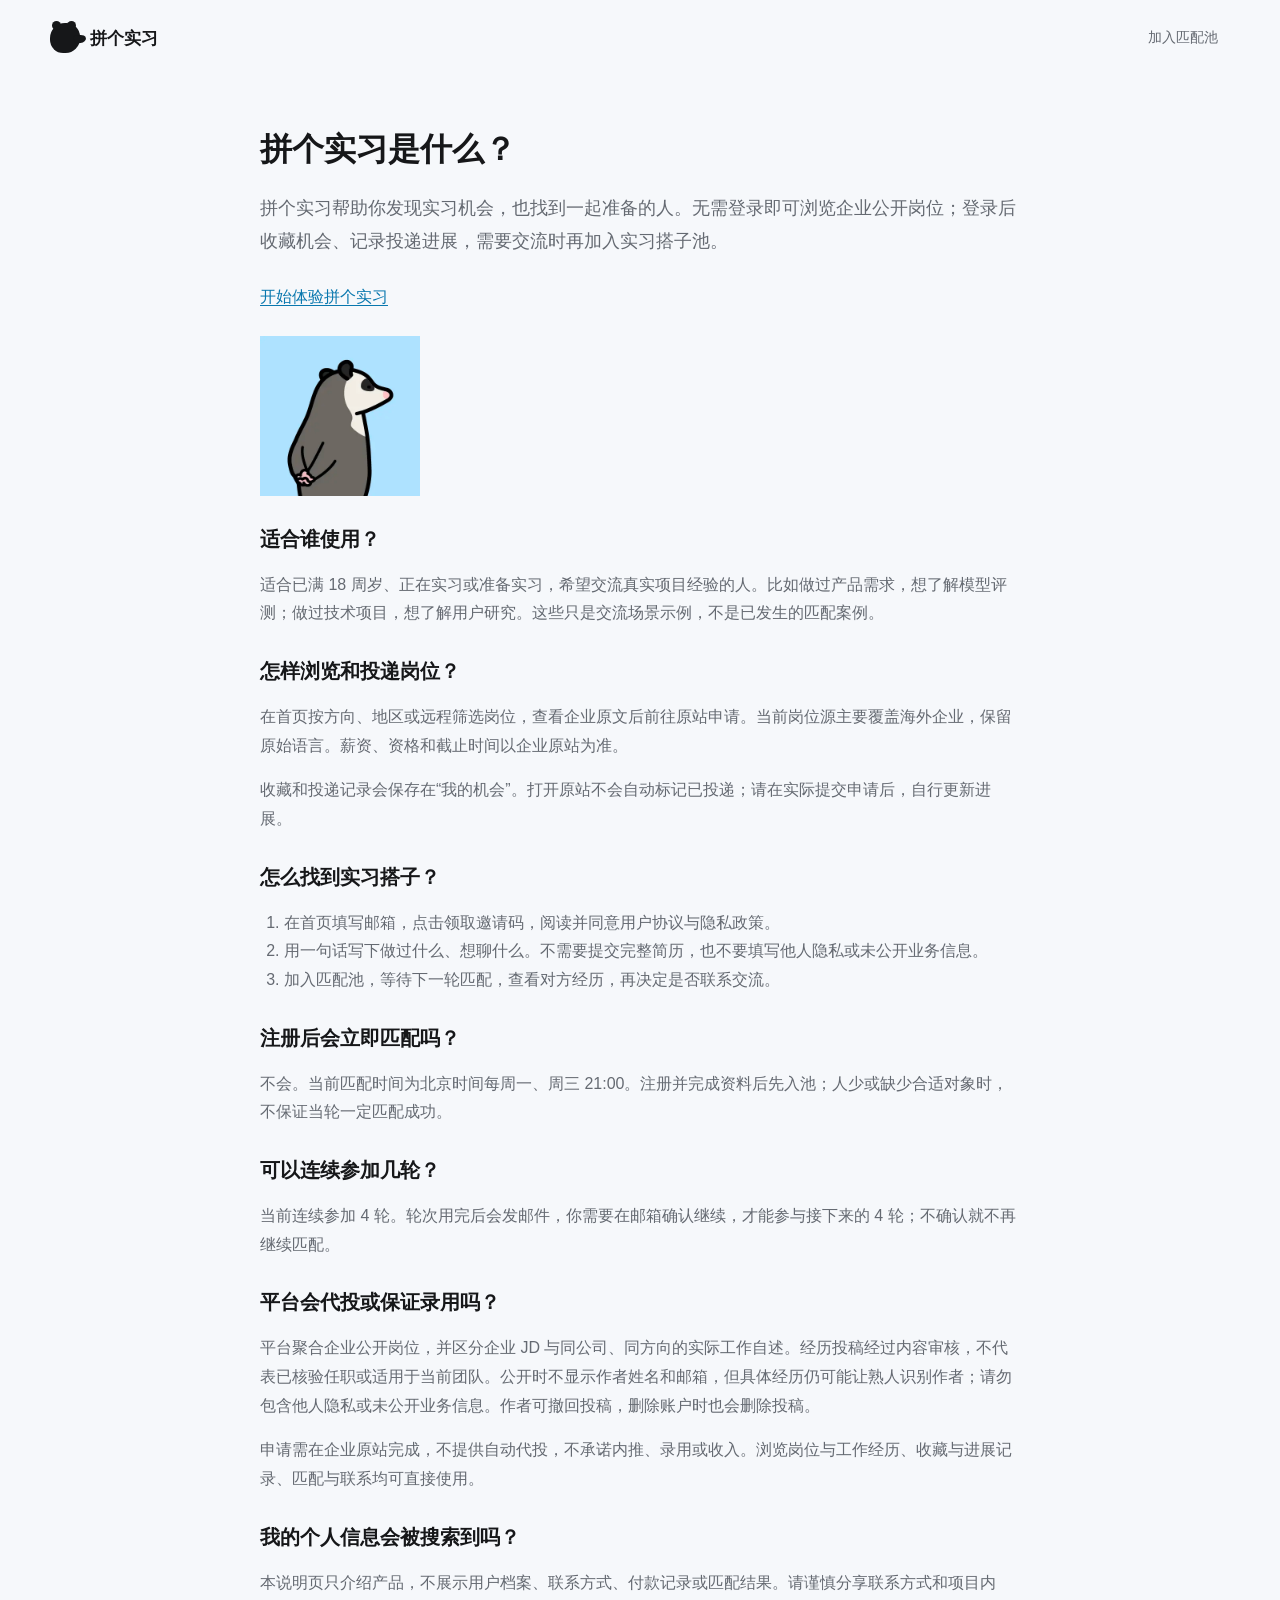
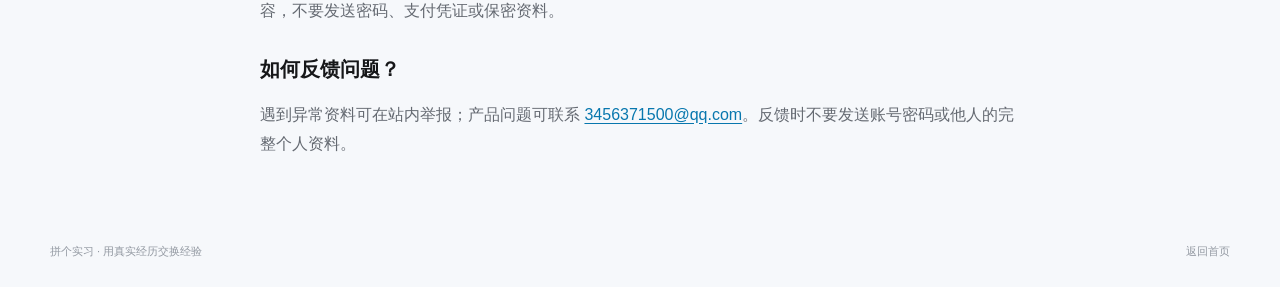
==== commit 5be7942c: "Remove payment flows and make core features available to everyone" ====
--- a/about.html
+++ b/about.html
@@ -54,7 +54,7 @@
           <p>当前连续参加 4 轮。轮次用完后会发邮件，你需要在邮箱确认继续，才能参与接下来的 4 轮；不确认就不再继续匹配。</p>
           <h2>平台会代投或保证录用吗？</h2>
           <p>平台聚合企业公开岗位，并区分企业 JD 与同公司、同方向的实际工作自述。经历投稿经过内容审核，不代表已核验任职或适用于当前团队。公开时不显示作者姓名和邮箱，但具体经历仍可能让熟人识别作者；请勿包含他人隐私或未公开业务信息。作者可撤回投稿，删除账户时也会删除投稿。</p>
-          <p>申请需在企业原站完成，不提供自动代投，不承诺内推、录用或收入。岗位和工作经历的浏览、收藏与进展记录免费。新拼拼卡暂停售卖，已有订单仍可核验，已购权益保留。</p>
+          <p>申请需在企业原站完成，不提供自动代投，不承诺内推、录用或收入。浏览岗位与工作经历、收藏与进展记录、匹配与联系均可直接使用。</p>
           <h2>我的个人信息会被搜索到吗？</h2>
           <p>本说明页只介绍产品，不展示用户档案、联系方式、付款记录或匹配结果。请谨慎分享联系方式和项目内容，不要发送密码、支付凭证或保密资料。</p>
           <h2>如何反馈问题？</h2>
--- a/styles.css
+++ b/styles.css
@@ -155,61 +155,18 @@
 .primary-button:disabled { opacity: .55; cursor: default; transform: none; }
 .chip-label { margin: 18px 0 10px; color: #444951; font-size: 13px; font-weight: 600; }
 .chip-label span { color: var(--faint); font-weight: 400; }
-.quota-bar {
-  margin: 0 0 18px;
-  padding: 12px 16px;
-  display: flex;
-  flex-wrap: wrap;
-  gap: 10px 18px;
-  align-items: center;
-  border-radius: 12px;
-  background: white;
-  box-shadow: 0 10px 28px rgba(39, 53, 69, .05);
-  color: var(--muted);
-  font-size: 13px;
-}
-.quota-bar strong { color: var(--ink); }
-.quota-bar button { margin-left: auto; }
-.pinpin-entry { font-weight: 650; color: var(--blue-strong); }
 .hint-row { display: flex; gap: 8px; flex-wrap: wrap; margin: 10px 0 0; }
 .hint-chip { padding: 4px 8px; border-radius: 999px; background: #eef7fc; color: #26739c; font-size: 11px; font-weight: 650; }
-.boost-badge { margin-left: 6px; padding: 2px 7px; border-radius: 999px; background: #fff1e8; color: #c45a12; font-size: 10px; font-weight: 750; }
 .match-deck.has-five { grid-template-columns: 1.35fr 1fr 1fr; }
 .match-deck.has-five .match-card.is-active { grid-row: span 2; }
-.pro-filters { display: grid; grid-template-columns: repeat(3, minmax(0, 1fr)); gap: 10px; margin: 0 0 14px; }
-.pro-filters label { display: grid; gap: 6px; color: #5f6570; font-size: 11px; font-weight: 650; }
-.pro-filters select { height: 40px; border: 1px solid #dfe4e9; border-radius: 10px; background: white; padding: 0 10px; color: var(--ink); }
-.pro-filters.is-locked { position: relative; }
-.pro-filters.is-locked::after {
-  content: "拼拼卡可组合筛选城市、年级、专业";
-  position: absolute;
-  inset: 0;
-  display: grid;
-  place-items: center;
-  border-radius: 12px;
-  background: rgba(246, 248, 251, .72);
-  color: #3e667c;
-  font-size: 12px;
-  font-weight: 650;
-  cursor: pointer;
-}
+.member-filters { display: grid; grid-template-columns: repeat(3, minmax(0, 1fr)); gap: 10px; margin: 0 0 14px; }
+.member-filters label { display: grid; gap: 6px; color: #5f6570; font-size: 11px; font-weight: 650; }
+.member-filters select { height: 40px; border: 1px solid #dfe4e9; border-radius: 10px; background: white; padding: 0 10px; color: var(--ink); }
 .same-city-row { display: flex; align-items: center; gap: 8px; margin: 16px 0 8px; color: #444951; font-size: 13px; font-weight: 600; }
 .same-city-row input { width: 16px; height: 16px; }
 .remember-row { display: flex; align-items: center; gap: 8px; margin: 14px 0 4px; color: #444951; font-size: 13px; font-weight: 600; }
 .remember-row input { width: 16px; height: 16px; }
-.pinpin-table { width: 100%; margin: 16px 0; border-collapse: collapse; font-size: 13px; }
-.pinpin-table th, .pinpin-table td { padding: 10px 8px; border-bottom: 1px solid var(--line); text-align: left; }
-.pinpin-table th { color: var(--faint); font-size: 11px; font-weight: 650; }
-.pinpin-note { font-size: 12px !important; }
-.manual-payment { margin-top: 18px; padding-top: 18px; border-top: 1px solid var(--line); text-align: center; }
-.manual-payment-amount { margin-bottom: 10px; color: var(--ink); font-size: 28px; font-weight: 750; }
-.payment-qr { display: block; width: 180px; height: 180px; margin: 0 auto 12px; object-fit: contain; border: 1px solid var(--line); border-radius: 8px; background: white; }
-.payment-order-code { margin: 12px 0; color: var(--muted); font-size: 12px; }
-.payment-order-code strong { color: var(--ink); }
-.payment-nickname-label { display: block; margin: 14px 0 7px; text-align: left; color: #444951; font-size: 12px; font-weight: 650; }
-.manual-payment input { width: 100%; height: 44px; box-sizing: border-box; border: 1px solid var(--line); border-radius: 8px; padding: 0 12px; color: var(--ink); font: inherit; }
-.manual-payment .primary-button { width: 100%; margin-top: 10px; }
-.free-explore-button { width: 100%; margin: 2px 0 6px; color: var(--blue-strong); }
+.sheet-note { font-size: 12px !important; }
 .review-view { width: min(840px, calc(100% - 48px)); margin: 0 auto; padding: 72px 0 96px; }
 .review-heading { display: flex; align-items: start; justify-content: space-between; gap: 24px; margin-bottom: 28px; }
 .review-heading h1 { margin: 3px 0 8px; font-size: 34px; }
@@ -428,7 +385,7 @@
   .login-stage { width: min(640px, 100%); margin: auto; }
   .match-deck.has-five { grid-template-columns: 1fr 1fr; }
   .match-deck.has-five .match-card.is-active { grid-row: auto; grid-column: 1 / -1; }
-  .pro-filters { grid-template-columns: 1fr; }
+  .member-filters { grid-template-columns: 1fr; }
   .match-card.is-active { grid-column: 1 / -1; }
   .invite-strip { grid-template-columns: 110px 1fr; padding-right: 22px; }
   .invite-action { width: auto; grid-column: 2; padding-bottom: 22px; }
